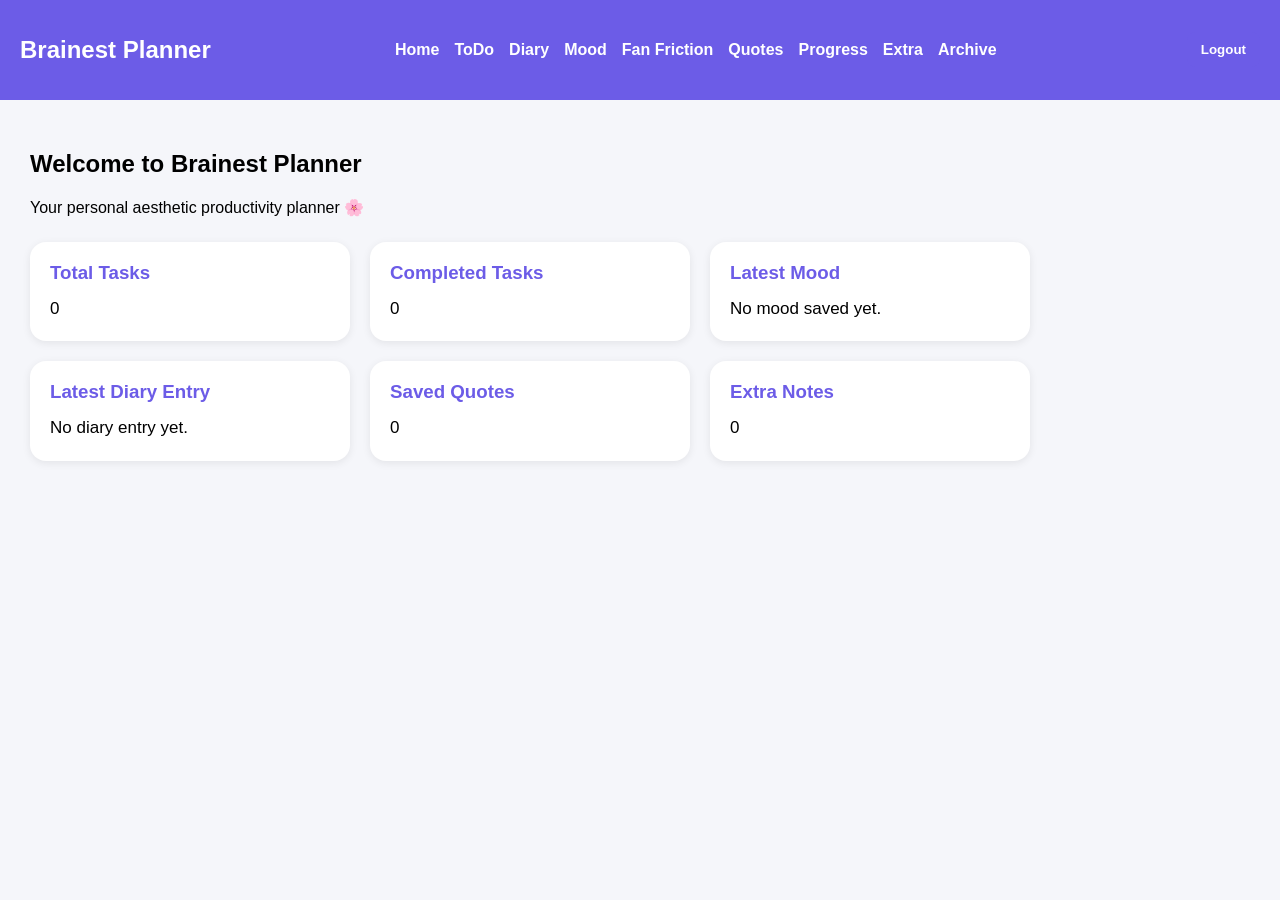
==== index.html @ ae338675 "Update index.html" ====
<!DOCTYPE html>
<html lang="en">

<head>
  <meta charset="UTF-8">
  <meta name="viewport" content="width=device-width, initial-scale=1.0">
  <title>Brainest Planner - Home</title>
  <link rel="stylesheet" href="css/style.css">
</head>

<body>

  <nav class="navbar">
    <h1>Brainest Planner</h1>

    <ul>
      <li><a href="index.html">Home</a></li>
      <li><a href="todo.html">ToDo</a></li>
      <li><a href="diary.html">Diary</a></li>
      <li><a href="mood.html">Mood</a></li>
      <li><a href="ff.html">Fan Friction</a></li>
      <li><a href="quotes.html">Quotes</a></li>
      <li><a href="progress.html">Progress</a></li>
      <li><a href="extra.html">Extra</a></li>
      <li><a href="archive.html">Archive</a></li>
    </ul>
    <button type="button" onclick="logoutUser()">Logout</button>
  </nav>

  <div class="container">
    <h2>Welcome to Brainest Planner</h2>
    <p>Your personal aesthetic productivity planner 🌸</p>

    <div class="dashboard-grid">

      <div class="dashboard-card">
        <h3>Total Tasks</h3>
        <p id="homeTotalTasks">0</p>
      </div>

      <div class="dashboard-card">
        <h3>Completed Tasks</h3>
        <p id="homeCompletedTasks">0</p>
      </div>

      <div class="dashboard-card">
        <h3>Latest Mood</h3>
        <p id="homeLatestMood">No mood saved yet.</p>
      </div>

      <div class="dashboard-card">
        <h3>Latest Diary Entry</h3>
        <p id="homeLatestDiary">No diary entry yet.</p>
      </div>

      <div class="dashboard-card">
        <h3>Saved Quotes</h3>
        <p id="homeQuotesCount">0</p>
      </div>

      <div class="dashboard-card">
        <h3>Extra Notes</h3>
        <p id="homeExtraCount">0</p>
      </div>

    </div>
  </div>

  <script src="js/common.js"></script>
  <script src="js/home.js"></script>

</body>
</html>
---- css/style.css ----
body{
font-family: Arial, sans-serif;
margin:0;
background:#f5f6fa;
}

.navbar{
display:flex;
justify-content:space-between;
align-items:center;
background:#6c5ce7;
color:white;
padding:10px 20px;
}

.navbar ul{
list-style:none;
display:flex;
gap:15px;
}

.navbar a{
color:white;
text-decoration:none;
font-weight:bold;
}

.container{
padding:30px;
}
.container{
padding: 30px;
}

#taskInput{
padding: 10px;
width: 250px;
border: 1px solid #ccc;
border-radius: 8px;
font-size: 16px;
}

button{
padding: 10px 14px;
border: none;
border-radius: 8px;
background: #6c5ce7;
color: white;
font-weight: bold;
cursor: pointer;
margin-left: 6px;
}

button:hover{
opacity: 0.9;
}

#taskList{
list-style: none;
padding: 0;
margin-top: 20px;
}

#taskList li{
background: white;
padding: 12px 16px;
margin-bottom: 10px;
border-radius: 12px;
display: flex;
align-items: center;
gap: 10px;
width: fit-content;
box-shadow: 0 2px 8px rgba(0,0,0,0.08);
}

#taskList span{
font-size: 16px;
}

body{
font-family: Arial, sans-serif;
margin: 0;
background: #f5f6fa;
}

.navbar{
display: flex;
justify-content: space-between;
align-items: center;
background: #6c5ce7;
color: white;
padding: 16px 20px;
}

.navbar ul{
list-style: none;
display: flex;
gap: 15px;
margin: 0;
padding: 0;
}

.navbar a{
color: white;
text-decoration: none;
font-weight: bold;
}
#diaryDate{
padding: 10px;
border: 1px solid #ccc;
border-radius: 8px;
font-size: 16px;
}

#diaryInput{
width: 100%;
max-width: 500px;
height: 140px;
padding: 12px;
border: 1px solid #ccc;
border-radius: 12px;
font-size: 16px;
resize: none;
font-family: Arial, sans-serif;
}

#diaryList{
margin-top: 20px;
display: flex;
flex-direction: column;
gap: 15px;
}

.diary-card{
background: white;
padding: 16px;
border-radius: 14px;
box-shadow: 0 2px 8px rgba(0,0,0,0.08);
max-width: 550px;
}

.diary-card h3{
margin-top: 0;
margin-bottom: 10px;
color: #6c5ce7;
}

.diary-card p{
margin-bottom: 12px;
line-height: 1.5;
}
.mood-buttons{
display: flex;
gap: 10px;
flex-wrap: wrap;
margin-top: 15px;
margin-bottom: 20px;
}

#moodList{
display: flex;
flex-direction: column;
gap: 15px;
margin-top: 20px;
}

.mood-card{
background: white;
padding: 16px;
border-radius: 14px;
box-shadow: 0 2px 8px rgba(0,0,0,0.08);
max-width: 300px;
}

.mood-card h3{
margin-top: 0;
margin-bottom: 8px;
color: #6c5ce7;
}

.mood-card p{
font-size: 18px;
margin-bottom: 12px;
}
.quote-box{
background: white;
padding: 20px;
border-radius: 16px;
box-shadow: 0 2px 8px rgba(0,0,0,0.08);
max-width: 500px;
margin-top: 20px;
}

#quoteDisplay{
font-size: 18px;
margin-bottom: 15px;
color: #444;
}

#customQuoteInput{
padding: 10px;
width: 280px;
border: 1px solid #ccc;
border-radius: 8px;
font-size: 16px;
}

#savedQuotes{
margin-top: 20px;
display: flex;
flex-direction: column;
gap: 15px;
}

.quote-card{
background: white;
padding: 16px;
border-radius: 14px;
box-shadow: 0 2px 8px rgba(0,0,0,0.08);
max-width: 500px;
}

.quote-card p{
margin-bottom: 12px;
font-size: 16px;
line-height: 1.5;
}
.progress-card{
background: white;
padding: 20px;
border-radius: 16px;
box-shadow: 0 2px 8px rgba(0,0,0,0.08);
max-width: 500px;
margin-top: 20px;
}

.progress-card h3{
margin-top: 0;
margin-bottom: 10px;
color: #6c5ce7;
}

.progress-card p{
font-size: 18px;
margin: 0;
}

.progress-bar{
width: 100%;
height: 20px;
background: #e0e0e0;
border-radius: 10px;
overflow: hidden;
margin-top: 10px;
}

#progressFill{
height: 100%;
width: 0%;
background: #6c5ce7;
border-radius: 10px;
transition: width 0.3s ease;
}
#extraInput{
width: 100%;
max-width: 500px;
height: 120px;
padding: 12px;
border: 1px solid #ccc;
border-radius: 12px;
font-size: 16px;
resize: none;
font-family: Arial, sans-serif;
}

#extraList{
margin-top: 20px;
display: flex;
flex-direction: column;
gap: 15px;
}

.extra-card{
background: white;
padding: 16px;
border-radius: 14px;
box-shadow: 0 2px 8px rgba(0,0,0,0.08);
max-width: 550px;
}

.extra-card p{
margin-bottom: 12px;
line-height: 1.5;
}
.archive-section{
margin-top: 25px;
}

.archive-section h3{
color: #6c5ce7;
margin-bottom: 12px;
}

.archive-card{
background: white;
padding: 14px 16px;
border-radius: 14px;
box-shadow: 0 2px 8px rgba(0,0,0,0.08);
max-width: 550px;
margin-bottom: 12px;
}

.archive-card h4{
margin-top: 0;
margin-bottom: 8px;
color: #6c5ce7;
}

.archive-card p{
margin: 0;
line-height: 1.5;
}
.dashboard-grid{
display: grid;
grid-template-columns: repeat(auto-fit, minmax(250px, 1fr));
gap: 20px;
margin-top: 25px;
max-width: 1000px;
}

.dashboard-card{
background: white;
padding: 20px;
border-radius: 16px;
box-shadow: 0 2px 8px rgba(0,0,0,0.08);
}

.dashboard-card h3{
margin-top: 0;
margin-bottom: 12px;
color: #6c5ce7;
}

.dashboard-card p{
margin: 0;
font-size: 17px;
line-height: 1.5;
word-break: break-word;
}
#ffTitle,
#ffCharacter,
#ffGenre{
width: 100%;
max-width: 420px;
padding: 10px;
border: 1px solid #ccc;
border-radius: 8px;
font-size: 16px;
}

#ffStory{
width: 100%;
max-width: 550px;
height: 180px;
padding: 12px;
border: 1px solid #ccc;
border-radius: 12px;
font-size: 16px;
resize: none;
font-family: Arial, sans-serif;
}

#ffList{
margin-top: 20px;
display: flex;
flex-direction: column;
gap: 15px;
}

.ff-card{
background: white;
padding: 18px;
border-radius: 14px;
box-shadow: 0 2px 8px rgba(0,0,0,0.08);
max-width: 600px;
}

.ff-card h3{
margin-top: 0;
margin-bottom: 10px;
color: #6c5ce7;
}

.ff-card p{
margin-bottom: 10px;
line-height: 1.6;
word-break: break-word;
}
.login-page{
min-height: 100vh;
display: flex;
justify-content: center;
align-items: center;
padding: 20px;
}

.login-card{
background: white;
padding: 30px;
border-radius: 18px;
box-shadow: 0 4px 12px rgba(0,0,0,0.08);
width: 100%;
max-width: 420px;
text-align: center;
}

.login-card h1{
margin-top: 0;
margin-bottom: 12px;
color: #6c5ce7;
}

.login-card p{
margin-bottom: 20px;
}

.login-card input{
width: 100%;
padding: 12px;
border: 1px solid #ccc;
border-radius: 10px;
font-size: 16px;
box-sizing: border-box;
}

#loginMessage{
margin-top: 16px;
color: #6c5ce7;
font-weight: bold;
}
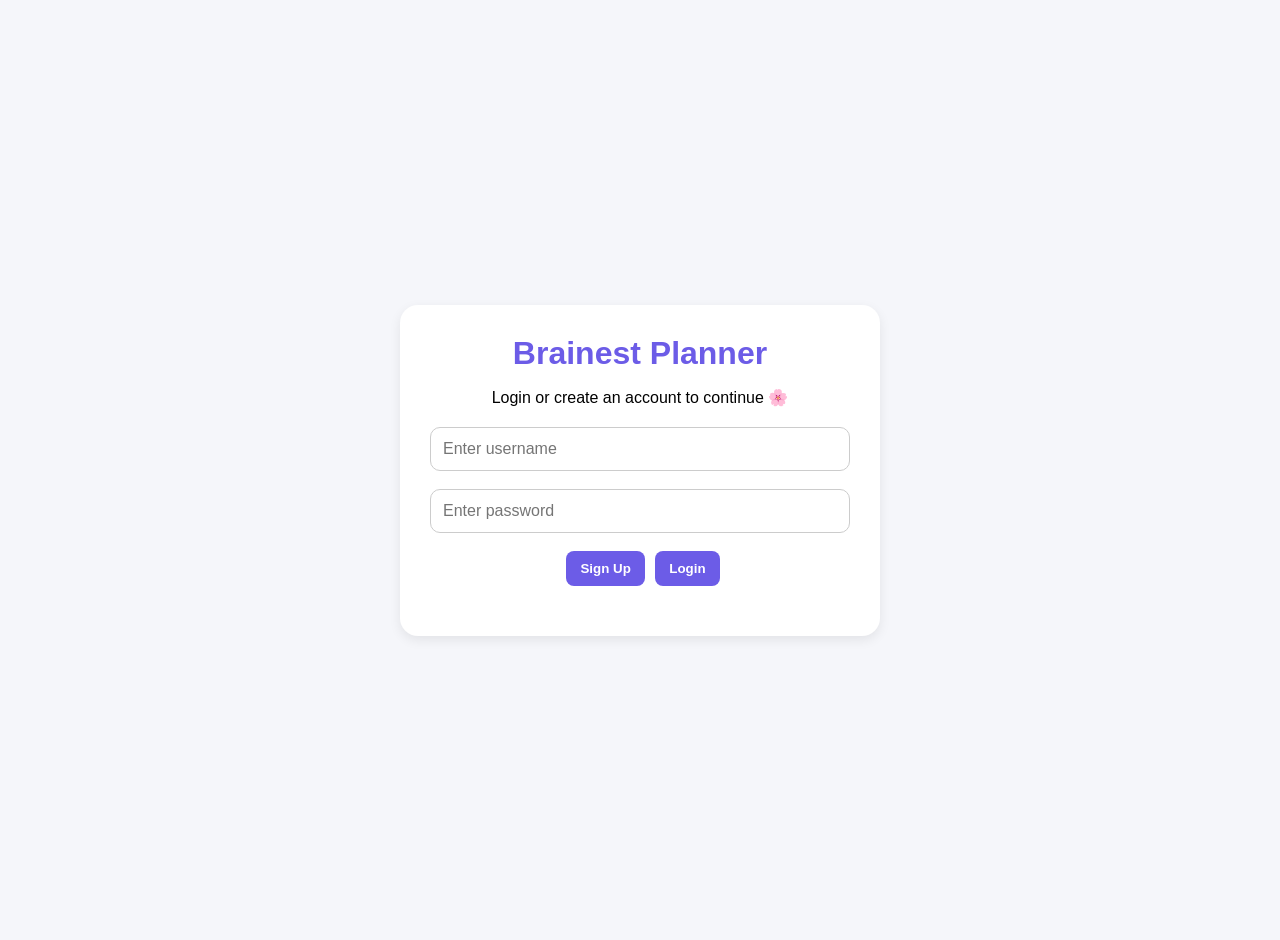
==== commit 956b4447: "Update index.html" ====
--- a/index.html
+++ b/index.html
@@ -10,22 +10,24 @@
 
 <body>
 
-  <nav class="navbar">
-    <h1>Brainest Planner</h1>
+ <div class="navbar">
+  <h1>Brainest Planner</h1>
 
-    <ul>
-      <li><a href="index.html">Home</a></li>
-      <li><a href="todo.html">ToDo</a></li>
-      <li><a href="diary.html">Diary</a></li>
-      <li><a href="mood.html">Mood</a></li>
-      <li><a href="ff.html">Fan Friction</a></li>
-      <li><a href="quotes.html">Quotes</a></li>
-      <li><a href="progress.html">Progress</a></li>
-      <li><a href="extra.html">Extra</a></li>
-      <li><a href="archive.html">Archive</a></li>
-    </ul>
-    <button type="button" onclick="logoutUser()">Logout</button>
-  </nav>
+  <div class="nav-links">
+    <a href="index.html">Home</a>
+    <a href="todo.html">ToDo</a>
+    <a href="diary.html">Diary</a>
+    <a href="mood.html">Mood</a>
+    <a href="ff.html">Fan Friction</a>
+    <a href="quotes.html">Quotes</a>
+    <a href="progress.html">Progress</a>
+    <a href="extra.html">Extra</a>
+    <a href="archive.html">Archive</a>
+
+    <button onclick="toggleTheme()" class="theme-btn">Theme</button>
+    <button onclick="logoutUser()" class="logout-btn">Logout</button>
+  </div>
+</div>
 
   <div class="container">
     <h2>Welcome to Brainest Planner</h2>
--- a/css/style.css
+++ b/css/style.css
@@ -438,3 +438,69 @@
 color: #6c5ce7;
 font-weight: bold;
 }
+.navbar button{
+padding: 10px 14px;
+border: none;
+border-radius: 8px;
+background: white;
+color: #6c5ce7;
+font-weight: bold;
+cursor: pointer;
+}
+.light-theme{
+background: #f5f6fa;
+color: #000;
+}
+
+.dark-theme{
+background: #1f1f2e;
+color: #f5f5f5;
+}
+
+.dark-theme .navbar{
+background: #3d2f8f;
+}
+
+.dark-theme .dashboard-card,
+.dark-theme .progress-card,
+.dark-theme .quote-box,
+.dark-theme .quote-card,
+.dark-theme .diary-card,
+.dark-theme .mood-card,
+.dark-theme .extra-card,
+.dark-theme .archive-card,
+.dark-theme .ff-card,
+.dark-theme #taskList li,
+.dark-theme .login-card{
+background: #2b2b3d;
+color: #f5f5f5;
+}
+
+.dark-theme input,
+.dark-theme textarea{
+background: #3a3a50;
+color: white;
+border: 1px solid #666;
+}
+
+.theme-btn{
+padding: 10px 14px;
+border: none;
+border-radius: 8px;
+background: white;
+color: #6c5ce7;
+font-weight: bold;
+cursor: pointer;
+margin-left: 8px;
+}
+
+.logout-btn{
+padding: 10px 14px;
+border: none;
+border-radius: 8px;
+background: white;
+color: #6c5ce7;
+font-weight: bold;
+cursor: pointer;
+margin-left: 8px;
+}
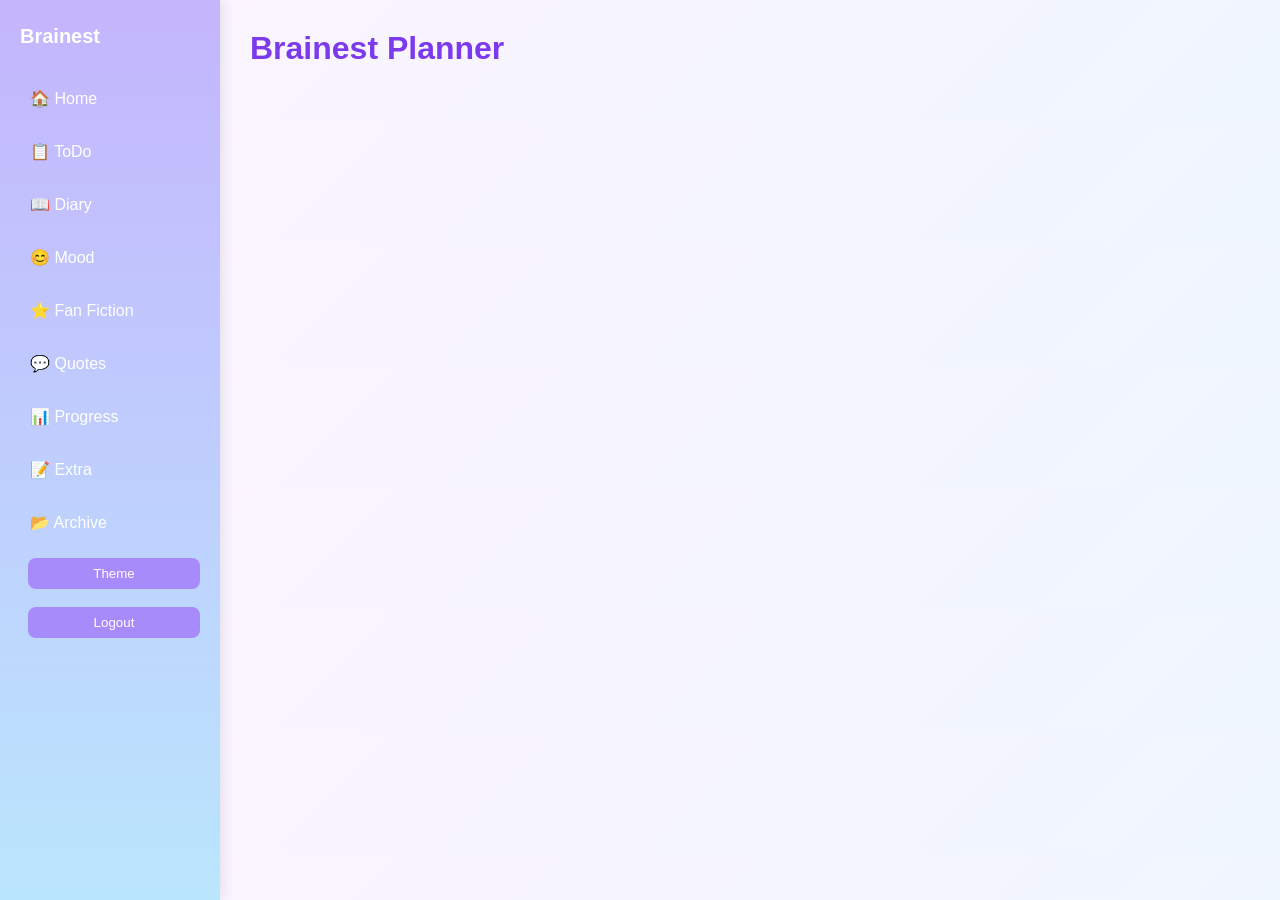
==== commit ffb75adc: "Update index.html" ====
--- a/index.html
+++ b/index.html
@@ -10,66 +10,34 @@
 
 <body>
 
- <div class="navbar">
-  <h1>Brainest Planner</h1>
+<div class="sidebar">
 
-  <div class="nav-links">
-    <a href="index.html">Home</a>
-    <a href="todo.html">ToDo</a>
-    <a href="diary.html">Diary</a>
-    <a href="mood.html">Mood</a>
-    <a href="ff.html">Fan Friction</a>
-    <a href="quotes.html">Quotes</a>
-    <a href="progress.html">Progress</a>
-    <a href="extra.html">Extra</a>
-    <a href="archive.html">Archive</a>
+<h2>Brainest</h2>
 
-    <button onclick="toggleTheme()" class="theme-btn">Theme</button>
-    <button onclick="logoutUser()" class="logout-btn">Logout</button>
-  </div>
+<a href="index.html">🏠 Home</a>
+<a href="todo.html">📋 ToDo</a>
+<a href="diary.html">📖 Diary</a>
+<a href="mood.html">😊 Mood</a>
+<a href="ff.html">⭐ Fan Fiction</a>
+<a href="quotes.html">💬 Quotes</a>
+<a href="progress.html">📊 Progress</a>
+<a href="extra.html">📝 Extra</a>
+<a href="archive.html">📂 Archive</a>
+
+<button onclick="toggleTheme()" class="theme-btn">Theme</button>
+<button onclick="logoutUser()" class="logout-btn">Logout</button>
+
 </div>
 
-  <div class="container">
-    <h2>Welcome to Brainest Planner</h2>
-    <p>Your personal aesthetic productivity planner 🌸</p>
+<div class="main">
 
-    <div class="dashboard-grid">
+<div class="navbar">
+<h1>Brainest Planner</h1>
+</div>
 
-      <div class="dashboard-card">
-        <h3>Total Tasks</h3>
-        <p id="homeTotalTasks">0</p>
-      </div>
+<!-- PAGE CONTENT HERE -->
 
-      <div class="dashboard-card">
-        <h3>Completed Tasks</h3>
-        <p id="homeCompletedTasks">0</p>
-      </div>
-
-      <div class="dashboard-card">
-        <h3>Latest Mood</h3>
-        <p id="homeLatestMood">No mood saved yet.</p>
-      </div>
-
-      <div class="dashboard-card">
-        <h3>Latest Diary Entry</h3>
-        <p id="homeLatestDiary">No diary entry yet.</p>
-      </div>
-
-      <div class="dashboard-card">
-        <h3>Saved Quotes</h3>
-        <p id="homeQuotesCount">0</p>
-      </div>
-
-      <div class="dashboard-card">
-        <h3>Extra Notes</h3>
-        <p id="homeExtraCount">0</p>
-      </div>
-
-    </div>
-  </div>
-
-  <script src="js/common.js"></script>
-  <script src="js/home.js"></script>
+</div>
 
 </body>
 </html>
--- a/css/style.css
+++ b/css/style.css
@@ -1,506 +1,236 @@
+/* RESET */
+
+*{
+margin:0;
+padding:0;
+box-sizing:border-box;
+font-family: "Poppins", sans-serif;
+}
+
+/* BODY */
+
 body{
-font-family: Arial, sans-serif;
-margin:0;
-background:#f5f6fa;
-}
+background:linear-gradient(135deg,#FDF4FF,#EFF6FF);
+color:#333;
+display:flex;
+}
+
+/* SIDEBAR */
+
+.sidebar{
+width:220px;
+height:100vh;
+background:linear-gradient(180deg,#C4B5FD,#BAE6FD);
+padding:25px 20px;
+position:fixed;
+left:0;
+top:0;
+display:flex;
+flex-direction:column;
+gap:18px;
+box-shadow:4px 0 12px rgba(0,0,0,0.08);
+}
+
+.sidebar h2{
+color:white;
+margin-bottom:15px;
+font-size:20px;
+}
+
+.sidebar a{
+text-decoration:none;
+color:white;
+font-weight:500;
+padding:8px 10px;
+border-radius:8px;
+transition:0.2s;
+}
+
+.sidebar a:hover{
+background:rgba(255,255,255,0.2);
+}
+
+/* MAIN AREA */
+
+.main{
+margin-left:220px;
+width:100%;
+padding:30px;
+}
+
+/* NAVBAR */
 
 .navbar{
 display:flex;
 justify-content:space-between;
 align-items:center;
-background:#6c5ce7;
-color:white;
-padding:10px 20px;
-}
-
-.navbar ul{
+margin-bottom:25px;
+}
+
+.navbar h1{
+color:#7C3AED;
+}
+
+/* THEME + LOGOUT */
+
+.theme-btn,
+.logout-btn{
+
+background:#A78BFA;
+border:none;
+color:white;
+padding:8px 14px;
+border-radius:8px;
+cursor:pointer;
+margin-left:8px;
+}
+
+.theme-btn:hover,
+.logout-btn:hover{
+background:#8B5CF6;
+}
+
+/* DASHBOARD GRID */
+
+.dashboard{
+
+display:grid;
+grid-template-columns:repeat(auto-fit,minmax(220px,1fr));
+gap:20px;
+margin-top:20px;
+
+}
+
+/* CARDS */
+
+.dashboard-card,
+.progress-card,
+.quote-card,
+.diary-card,
+.mood-card,
+.extra-card,
+.archive-card,
+.ff-card{
+
+background:white;
+border-radius:14px;
+padding:18px;
+box-shadow:0 6px 14px rgba(0,0,0,0.05);
+transition:0.25s;
+}
+
+.dashboard-card:hover,
+.progress-card:hover,
+.quote-card:hover,
+.diary-card:hover,
+.mood-card:hover,
+.extra-card:hover,
+.archive-card:hover,
+.ff-card:hover{
+
+transform:translateY(-3px);
+}
+
+/* INPUTS */
+
+input,textarea{
+
+width:100%;
+padding:10px;
+border-radius:10px;
+border:1px solid #E5E7EB;
+margin-bottom:10px;
+}
+
+textarea{
+resize:none;
+}
+
+/* BUTTON */
+
+button{
+
+background:#A78BFA;
+border:none;
+color:white;
+padding:8px 14px;
+border-radius:8px;
+cursor:pointer;
+}
+
+button:hover{
+background:#8B5CF6;
+}
+
+/* TASK LIST */
+
+#taskList li{
+
 list-style:none;
-display:flex;
-gap:15px;
-}
-
-.navbar a{
-color:white;
-text-decoration:none;
-font-weight:bold;
-}
-
-.container{
-padding:30px;
-}
-.container{
-padding: 30px;
-}
-
-#taskInput{
-padding: 10px;
-width: 250px;
-border: 1px solid #ccc;
-border-radius: 8px;
-font-size: 16px;
-}
-
-button{
-padding: 10px 14px;
-border: none;
-border-radius: 8px;
-background: #6c5ce7;
-color: white;
-font-weight: bold;
-cursor: pointer;
-margin-left: 6px;
-}
-
-button:hover{
-opacity: 0.9;
-}
-
-#taskList{
-list-style: none;
-padding: 0;
-margin-top: 20px;
-}
-
-#taskList li{
-background: white;
-padding: 12px 16px;
-margin-bottom: 10px;
-border-radius: 12px;
-display: flex;
-align-items: center;
-gap: 10px;
-width: fit-content;
-box-shadow: 0 2px 8px rgba(0,0,0,0.08);
-}
-
-#taskList span{
-font-size: 16px;
-}
-
-body{
-font-family: Arial, sans-serif;
-margin: 0;
-background: #f5f6fa;
-}
-
-.navbar{
-display: flex;
-justify-content: space-between;
-align-items: center;
-background: #6c5ce7;
-color: white;
-padding: 16px 20px;
-}
-
-.navbar ul{
-list-style: none;
-display: flex;
-gap: 15px;
-margin: 0;
-padding: 0;
-}
-
-.navbar a{
-color: white;
-text-decoration: none;
-font-weight: bold;
-}
-#diaryDate{
-padding: 10px;
-border: 1px solid #ccc;
-border-radius: 8px;
-font-size: 16px;
-}
-
-#diaryInput{
-width: 100%;
-max-width: 500px;
-height: 140px;
-padding: 12px;
-border: 1px solid #ccc;
-border-radius: 12px;
-font-size: 16px;
-resize: none;
-font-family: Arial, sans-serif;
-}
-
-#diaryList{
-margin-top: 20px;
-display: flex;
-flex-direction: column;
-gap: 15px;
-}
-
-.diary-card{
-background: white;
-padding: 16px;
-border-radius: 14px;
-box-shadow: 0 2px 8px rgba(0,0,0,0.08);
-max-width: 550px;
-}
-
-.diary-card h3{
-margin-top: 0;
-margin-bottom: 10px;
-color: #6c5ce7;
-}
-
-.diary-card p{
-margin-bottom: 12px;
-line-height: 1.5;
-}
+background:white;
+padding:10px;
+border-radius:10px;
+margin-bottom:8px;
+display:flex;
+align-items:center;
+gap:10px;
+}
+
+/* PROGRESS BAR */
+
+.progress-bar{
+
+width:100%;
+height:12px;
+background:#E5E7EB;
+border-radius:10px;
+overflow:hidden;
+margin-top:8px;
+
+}
+
+.progress-fill{
+
+height:100%;
+background:linear-gradient(90deg,#C4B5FD,#93C5FD);
+width:0%;
+}
+
+/* MOOD BUTTONS */
+
 .mood-buttons{
-display: flex;
-gap: 10px;
-flex-wrap: wrap;
-margin-top: 15px;
-margin-bottom: 20px;
-}
-
-#moodList{
-display: flex;
-flex-direction: column;
-gap: 15px;
-margin-top: 20px;
-}
-
-.mood-card{
-background: white;
-padding: 16px;
-border-radius: 14px;
-box-shadow: 0 2px 8px rgba(0,0,0,0.08);
-max-width: 300px;
-}
-
-.mood-card h3{
-margin-top: 0;
-margin-bottom: 8px;
-color: #6c5ce7;
-}
-
-.mood-card p{
-font-size: 18px;
-margin-bottom: 12px;
-}
-.quote-box{
-background: white;
-padding: 20px;
-border-radius: 16px;
-box-shadow: 0 2px 8px rgba(0,0,0,0.08);
-max-width: 500px;
-margin-top: 20px;
-}
-
-#quoteDisplay{
-font-size: 18px;
-margin-bottom: 15px;
-color: #444;
-}
-
-#customQuoteInput{
-padding: 10px;
-width: 280px;
-border: 1px solid #ccc;
-border-radius: 8px;
-font-size: 16px;
-}
-
-#savedQuotes{
-margin-top: 20px;
-display: flex;
-flex-direction: column;
-gap: 15px;
-}
-
-.quote-card{
-background: white;
-padding: 16px;
-border-radius: 14px;
-box-shadow: 0 2px 8px rgba(0,0,0,0.08);
-max-width: 500px;
-}
-
-.quote-card p{
-margin-bottom: 12px;
-font-size: 16px;
-line-height: 1.5;
-}
-.progress-card{
-background: white;
-padding: 20px;
-border-radius: 16px;
-box-shadow: 0 2px 8px rgba(0,0,0,0.08);
-max-width: 500px;
-margin-top: 20px;
-}
-
-.progress-card h3{
-margin-top: 0;
-margin-bottom: 10px;
-color: #6c5ce7;
-}
-
-.progress-card p{
-font-size: 18px;
-margin: 0;
-}
-
-.progress-bar{
-width: 100%;
-height: 20px;
-background: #e0e0e0;
-border-radius: 10px;
-overflow: hidden;
-margin-top: 10px;
-}
-
-#progressFill{
-height: 100%;
-width: 0%;
-background: #6c5ce7;
-border-radius: 10px;
-transition: width 0.3s ease;
-}
-#extraInput{
-width: 100%;
-max-width: 500px;
-height: 120px;
-padding: 12px;
-border: 1px solid #ccc;
-border-radius: 12px;
-font-size: 16px;
-resize: none;
-font-family: Arial, sans-serif;
-}
-
-#extraList{
-margin-top: 20px;
-display: flex;
-flex-direction: column;
-gap: 15px;
-}
-
-.extra-card{
-background: white;
-padding: 16px;
-border-radius: 14px;
-box-shadow: 0 2px 8px rgba(0,0,0,0.08);
-max-width: 550px;
-}
-
-.extra-card p{
-margin-bottom: 12px;
-line-height: 1.5;
-}
-.archive-section{
-margin-top: 25px;
-}
-
-.archive-section h3{
-color: #6c5ce7;
-margin-bottom: 12px;
-}
-
-.archive-card{
-background: white;
-padding: 14px 16px;
-border-radius: 14px;
-box-shadow: 0 2px 8px rgba(0,0,0,0.08);
-max-width: 550px;
-margin-bottom: 12px;
-}
-
-.archive-card h4{
-margin-top: 0;
-margin-bottom: 8px;
-color: #6c5ce7;
-}
-
-.archive-card p{
-margin: 0;
-line-height: 1.5;
-}
-.dashboard-grid{
-display: grid;
-grid-template-columns: repeat(auto-fit, minmax(250px, 1fr));
-gap: 20px;
-margin-top: 25px;
-max-width: 1000px;
-}
-
-.dashboard-card{
-background: white;
-padding: 20px;
-border-radius: 16px;
-box-shadow: 0 2px 8px rgba(0,0,0,0.08);
-}
-
-.dashboard-card h3{
-margin-top: 0;
-margin-bottom: 12px;
-color: #6c5ce7;
-}
-
-.dashboard-card p{
-margin: 0;
-font-size: 17px;
-line-height: 1.5;
-word-break: break-word;
-}
-#ffTitle,
-#ffCharacter,
-#ffGenre{
-width: 100%;
-max-width: 420px;
-padding: 10px;
-border: 1px solid #ccc;
-border-radius: 8px;
-font-size: 16px;
-}
-
-#ffStory{
-width: 100%;
-max-width: 550px;
-height: 180px;
-padding: 12px;
-border: 1px solid #ccc;
-border-radius: 12px;
-font-size: 16px;
-resize: none;
-font-family: Arial, sans-serif;
-}
-
-#ffList{
-margin-top: 20px;
-display: flex;
-flex-direction: column;
-gap: 15px;
-}
-
-.ff-card{
-background: white;
-padding: 18px;
-border-radius: 14px;
-box-shadow: 0 2px 8px rgba(0,0,0,0.08);
-max-width: 600px;
-}
-
-.ff-card h3{
-margin-top: 0;
-margin-bottom: 10px;
-color: #6c5ce7;
-}
-
-.ff-card p{
-margin-bottom: 10px;
-line-height: 1.6;
-word-break: break-word;
-}
-.login-page{
-min-height: 100vh;
-display: flex;
-justify-content: center;
-align-items: center;
-padding: 20px;
-}
-
-.login-card{
-background: white;
-padding: 30px;
-border-radius: 18px;
-box-shadow: 0 4px 12px rgba(0,0,0,0.08);
-width: 100%;
-max-width: 420px;
-text-align: center;
-}
-
-.login-card h1{
-margin-top: 0;
-margin-bottom: 12px;
-color: #6c5ce7;
-}
-
-.login-card p{
-margin-bottom: 20px;
-}
-
-.login-card input{
-width: 100%;
-padding: 12px;
-border: 1px solid #ccc;
-border-radius: 10px;
-font-size: 16px;
-box-sizing: border-box;
-}
-
-#loginMessage{
-margin-top: 16px;
-color: #6c5ce7;
-font-weight: bold;
-}
-.navbar button{
-padding: 10px 14px;
-border: none;
-border-radius: 8px;
-background: white;
-color: #6c5ce7;
-font-weight: bold;
-cursor: pointer;
-}
-.light-theme{
-background: #f5f6fa;
-color: #000;
-}
+display:flex;
+gap:10px;
+flex-wrap:wrap;
+margin-bottom:15px;
+}
+
+.mood-buttons button{
+background:#BAE6FD;
+color:#1E3A8A;
+}
+
+/* DARK MODE */
 
 .dark-theme{
-background: #1f1f2e;
-color: #f5f5f5;
-}
-
-.dark-theme .navbar{
-background: #3d2f8f;
+background:#1F2937;
+color:white;
+}
+
+.dark-theme .sidebar{
+background:#4F46E5;
 }
 
 .dark-theme .dashboard-card,
 .dark-theme .progress-card,
-.dark-theme .quote-box,
 .dark-theme .quote-card,
 .dark-theme .diary-card,
 .dark-theme .mood-card,
 .dark-theme .extra-card,
 .dark-theme .archive-card,
 .dark-theme .ff-card,
-.dark-theme #taskList li,
-.dark-theme .login-card{
-background: #2b2b3d;
-color: #f5f5f5;
-}
-
-.dark-theme input,
-.dark-theme textarea{
-background: #3a3a50;
-color: white;
-border: 1px solid #666;
-}
-
-.theme-btn{
-padding: 10px 14px;
-border: none;
-border-radius: 8px;
-background: white;
-color: #6c5ce7;
-font-weight: bold;
-cursor: pointer;
-margin-left: 8px;
-}
-
-.logout-btn{
-padding: 10px 14px;
-border: none;
-border-radius: 8px;
-background: white;
-color: #6c5ce7;
-font-weight: bold;
-cursor: pointer;
-margin-left: 8px;
-}
+.dark-theme #taskList li{
+
+background:#374151;
+color:white;
+}
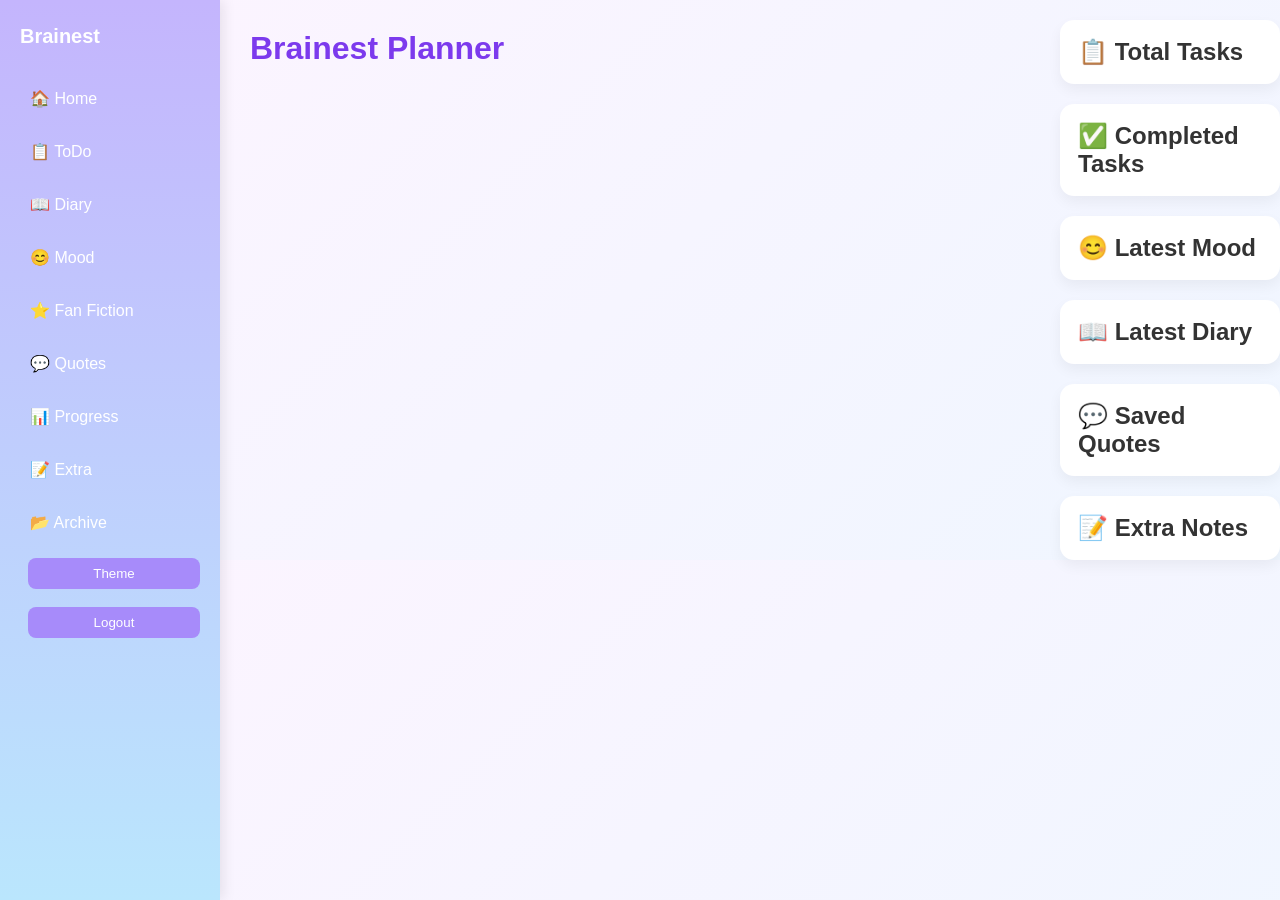
==== commit 590d470c: "Update index.html" ====
--- a/index.html
+++ b/index.html
@@ -38,6 +38,38 @@
 <!-- PAGE CONTENT HERE -->
 
 </div>
+<div class="dashboard">
 
+<div class="dashboard-card">
+<h2>📋 Total Tasks</h2>
+<p id="homeTotalTasks"></p>
+</div>
+
+<div class="dashboard-card">
+<h2>✅ Completed Tasks</h2>
+<p id="homeCompletedTasks"></p>
+</div>
+
+<div class="dashboard-card">
+<h2>😊 Latest Mood</h2>
+<p id="homeLatestMood"></p>
+</div>
+
+<div class="dashboard-card">
+<h2>📖 Latest Diary</h2>
+<p id="homeLatestDiary"></p>
+</div>
+
+<div class="dashboard-card">
+<h2>💬 Saved Quotes</h2>
+<p id="homeQuotesCount"></p>
+</div>
+
+<div class="dashboard-card">
+<h2>📝 Extra Notes</h2>
+<p id="homeExtraCount"></p>
+</div>
+
+</div>
 </body>
 </html>
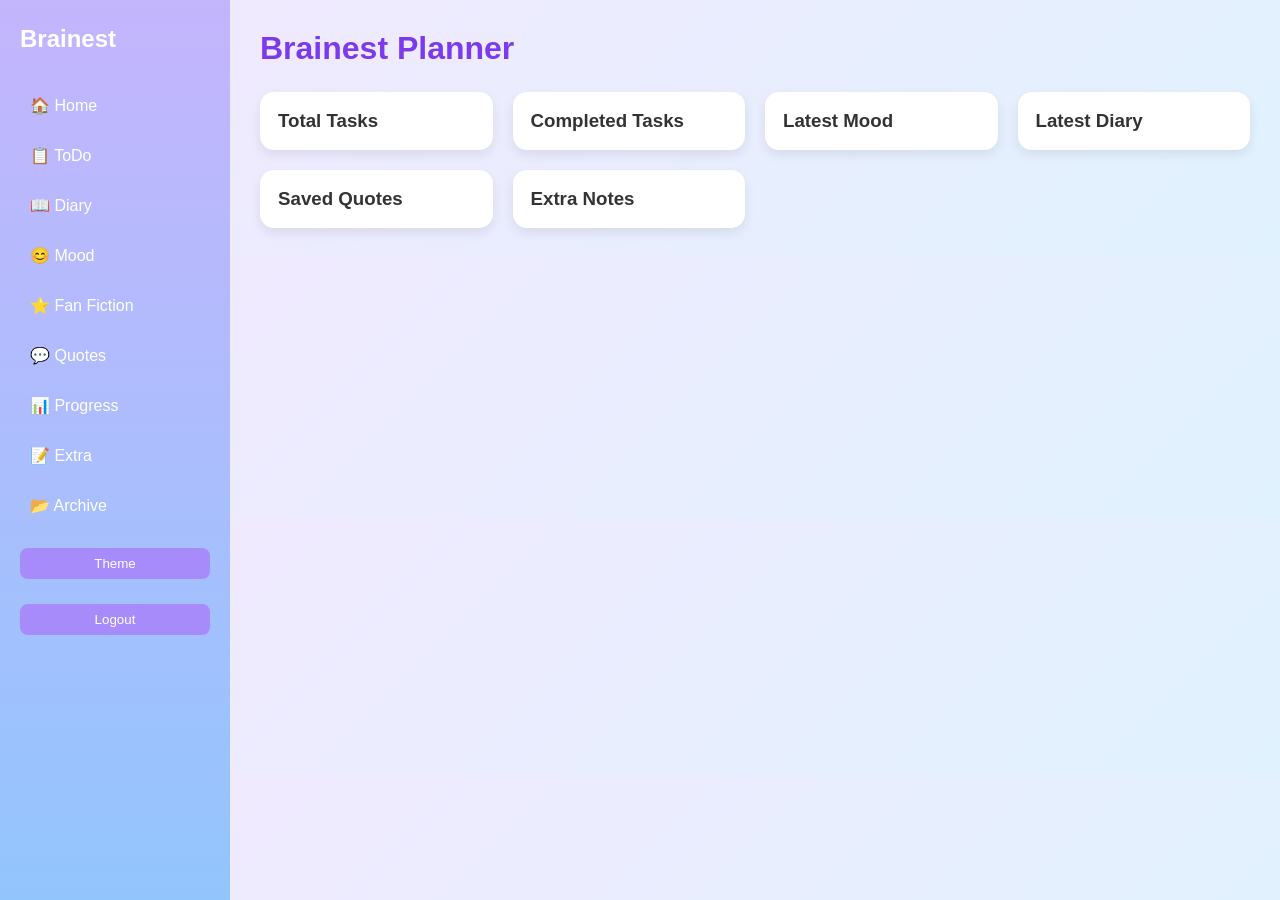
==== commit 9cb6581a: "Update index.html" ====
--- a/index.html
+++ b/index.html
@@ -1,11 +1,11 @@
 <!DOCTYPE html>
-<html lang="en">
+<html>
+<head>
 
-<head>
-  <meta charset="UTF-8">
-  <meta name="viewport" content="width=device-width, initial-scale=1.0">
-  <title>Brainest Planner - Home</title>
-  <link rel="stylesheet" href="css/style.css">
+<title>Brainest Planner</title>
+
+<link rel="stylesheet" href="css/style.css">
+
 </head>
 
 <body>
@@ -24,52 +24,55 @@
 <a href="extra.html">📝 Extra</a>
 <a href="archive.html">📂 Archive</a>
 
-<button onclick="toggleTheme()" class="theme-btn">Theme</button>
-<button onclick="logoutUser()" class="logout-btn">Logout</button>
+<button onclick="toggleTheme()">Theme</button>
+
+<button onclick="logoutUser()">Logout</button>
 
 </div>
 
 <div class="main">
 
-<div class="navbar">
 <h1>Brainest Planner</h1>
-</div>
 
-<!-- PAGE CONTENT HERE -->
-
-</div>
 <div class="dashboard">
 
-<div class="dashboard-card">
-<h2>📋 Total Tasks</h2>
+<div class="card">
+<h3>Total Tasks</h3>
 <p id="homeTotalTasks"></p>
 </div>
 
-<div class="dashboard-card">
-<h2>✅ Completed Tasks</h2>
+<div class="card">
+<h3>Completed Tasks</h3>
 <p id="homeCompletedTasks"></p>
 </div>
 
-<div class="dashboard-card">
-<h2>😊 Latest Mood</h2>
+<div class="card">
+<h3>Latest Mood</h3>
 <p id="homeLatestMood"></p>
 </div>
 
-<div class="dashboard-card">
-<h2>📖 Latest Diary</h2>
+<div class="card">
+<h3>Latest Diary</h3>
 <p id="homeLatestDiary"></p>
 </div>
 
-<div class="dashboard-card">
-<h2>💬 Saved Quotes</h2>
+<div class="card">
+<h3>Saved Quotes</h3>
 <p id="homeQuotesCount"></p>
 </div>
 
-<div class="dashboard-card">
-<h2>📝 Extra Notes</h2>
+<div class="card">
+<h3>Extra Notes</h3>
 <p id="homeExtraCount"></p>
 </div>
 
 </div>
+
+</div>
+
+<script src="js/theme.js"></script>
+<script src="js/logout.js"></script>
+<script src="js/dashboard.js"></script>
+
 </body>
 </html>
--- a/css/style.css
+++ b/css/style.css
@@ -4,187 +4,239 @@
 margin:0;
 padding:0;
 box-sizing:border-box;
-font-family: "Poppins", sans-serif;
+font-family:Segoe UI, sans-serif;
 }
 
 /* BODY */
 
 body{
-background:linear-gradient(135deg,#FDF4FF,#EFF6FF);
+display:flex;
+background:linear-gradient(135deg,#f3e8ff,#e0f2fe);
 color:#333;
-display:flex;
 }
 
 /* SIDEBAR */
 
 .sidebar{
-width:220px;
+width:230px;
 height:100vh;
-background:linear-gradient(180deg,#C4B5FD,#BAE6FD);
-padding:25px 20px;
 position:fixed;
 left:0;
 top:0;
+
+background:linear-gradient(180deg,#c4b5fd,#93c5fd);
+
+padding:25px 20px;
+
 display:flex;
 flex-direction:column;
-gap:18px;
-box-shadow:4px 0 12px rgba(0,0,0,0.08);
+gap:15px;
+
+color:white;
 }
 
 .sidebar h2{
-color:white;
-margin-bottom:15px;
-font-size:20px;
+margin-bottom:20px;
 }
 
 .sidebar a{
+
 text-decoration:none;
 color:white;
-font-weight:500;
+
 padding:8px 10px;
-border-radius:8px;
+
+border-radius:8px;
+
 transition:0.2s;
+
 }
 
 .sidebar a:hover{
-background:rgba(255,255,255,0.2);
-}
-
-/* MAIN AREA */
+
+background:rgba(255,255,255,0.25);
+
+}
+
+/* BUTTONS */
+
+.sidebar button{
+
+background:#a78bfa;
+border:none;
+color:white;
+padding:8px;
+border-radius:8px;
+cursor:pointer;
+margin-top:10px;
+
+}
+
+.sidebar button:hover{
+
+background:#8b5cf6;
+
+}
+
+/* MAIN */
 
 .main{
-margin-left:220px;
+
+margin-left:230px;
 width:100%;
 padding:30px;
-}
-
-/* NAVBAR */
-
-.navbar{
-display:flex;
+
+}
+
+/* TITLE */
+
+.main h1{
+
+color:#7c3aed;
+margin-bottom:25px;
+
+}
+
+/* DASHBOARD GRID */
+
+.dashboard{
+
+display:grid;
+
+grid-template-columns:repeat(auto-fit,minmax(220px,1fr));
+
+gap:20px;
+
+}
+
+/* CARDS */
+
+.card{
+
+background:white;
+
+padding:18px;
+
+border-radius:14px;
+
+box-shadow:0 5px 12px rgba(0,0,0,0.08);
+
+}
+
+/* TODO */
+
+.todo-container{
+
+max-width:400px;
+
+}
+
+.todo-container input{
+
+width:100%;
+
+padding:10px;
+
+border-radius:8px;
+
+border:1px solid #ddd;
+
+margin-bottom:10px;
+
+}
+
+.todo-container button{
+
+padding:8px 14px;
+
+border:none;
+
+border-radius:8px;
+
+background:#a78bfa;
+
+color:white;
+
+cursor:pointer;
+
+}
+
+.todo-container button:hover{
+
+background:#8b5cf6;
+
+}
+
+#taskList li{
+
+list-style:none;
+
+background:white;
+
+padding:10px;
+
+border-radius:8px;
+
+margin-top:8px;
+
+display:flex;
+
 justify-content:space-between;
+
 align-items:center;
-margin-bottom:25px;
-}
-
-.navbar h1{
-color:#7C3AED;
-}
-
-/* THEME + LOGOUT */
-
-.theme-btn,
-.logout-btn{
-
-background:#A78BFA;
+
+}
+
+/* MOOD BUTTONS */
+
+.mood-buttons{
+
+display:flex;
+
+gap:10px;
+
+flex-wrap:wrap;
+
+margin-bottom:15px;
+
+}
+
+.mood-buttons button{
+
+background:#93c5fd;
+
+color:#1e3a8a;
+
 border:none;
-color:white;
-padding:8px 14px;
-border-radius:8px;
+
+padding:8px 10px;
+
+border-radius:8px;
+
 cursor:pointer;
-margin-left:8px;
-}
-
-.theme-btn:hover,
-.logout-btn:hover{
-background:#8B5CF6;
-}
-
-/* DASHBOARD GRID */
-
-.dashboard{
-
-display:grid;
-grid-template-columns:repeat(auto-fit,minmax(220px,1fr));
-gap:20px;
-margin-top:20px;
-
-}
-
-/* CARDS */
-
-.dashboard-card,
-.progress-card,
-.quote-card,
-.diary-card,
-.mood-card,
-.extra-card,
-.archive-card,
-.ff-card{
-
-background:white;
-border-radius:14px;
-padding:18px;
-box-shadow:0 6px 14px rgba(0,0,0,0.05);
-transition:0.25s;
-}
-
-.dashboard-card:hover,
-.progress-card:hover,
-.quote-card:hover,
-.diary-card:hover,
-.mood-card:hover,
-.extra-card:hover,
-.archive-card:hover,
-.ff-card:hover{
-
-transform:translateY(-3px);
-}
-
-/* INPUTS */
-
-input,textarea{
+
+}
+
+.mood-buttons button:hover{
+
+background:#60a5fa;
+
+}
+
+/* PROGRESS BAR */
+
+.progress-bar{
 
 width:100%;
-padding:10px;
+
+height:12px;
+
+background:#e5e7eb;
+
 border-radius:10px;
-border:1px solid #E5E7EB;
-margin-bottom:10px;
-}
-
-textarea{
-resize:none;
-}
-
-/* BUTTON */
-
-button{
-
-background:#A78BFA;
-border:none;
-color:white;
-padding:8px 14px;
-border-radius:8px;
-cursor:pointer;
-}
-
-button:hover{
-background:#8B5CF6;
-}
-
-/* TASK LIST */
-
-#taskList li{
-
-list-style:none;
-background:white;
-padding:10px;
-border-radius:10px;
-margin-bottom:8px;
-display:flex;
-align-items:center;
-gap:10px;
-}
-
-/* PROGRESS BAR */
-
-.progress-bar{
-
-width:100%;
-height:12px;
-background:#E5E7EB;
-border-radius:10px;
+
 overflow:hidden;
+
 margin-top:8px;
 
 }
@@ -192,45 +244,9 @@
 .progress-fill{
 
 height:100%;
-background:linear-gradient(90deg,#C4B5FD,#93C5FD);
+
+background:linear-gradient(90deg,#c4b5fd,#93c5fd);
+
 width:0%;
-}
-
-/* MOOD BUTTONS */
-
-.mood-buttons{
-display:flex;
-gap:10px;
-flex-wrap:wrap;
-margin-bottom:15px;
-}
-
-.mood-buttons button{
-background:#BAE6FD;
-color:#1E3A8A;
-}
-
-/* DARK MODE */
-
-.dark-theme{
-background:#1F2937;
-color:white;
-}
-
-.dark-theme .sidebar{
-background:#4F46E5;
-}
-
-.dark-theme .dashboard-card,
-.dark-theme .progress-card,
-.dark-theme .quote-card,
-.dark-theme .diary-card,
-.dark-theme .mood-card,
-.dark-theme .extra-card,
-.dark-theme .archive-card,
-.dark-theme .ff-card,
-.dark-theme #taskList li{
-
-background:#374151;
-color:white;
-}
+
+}
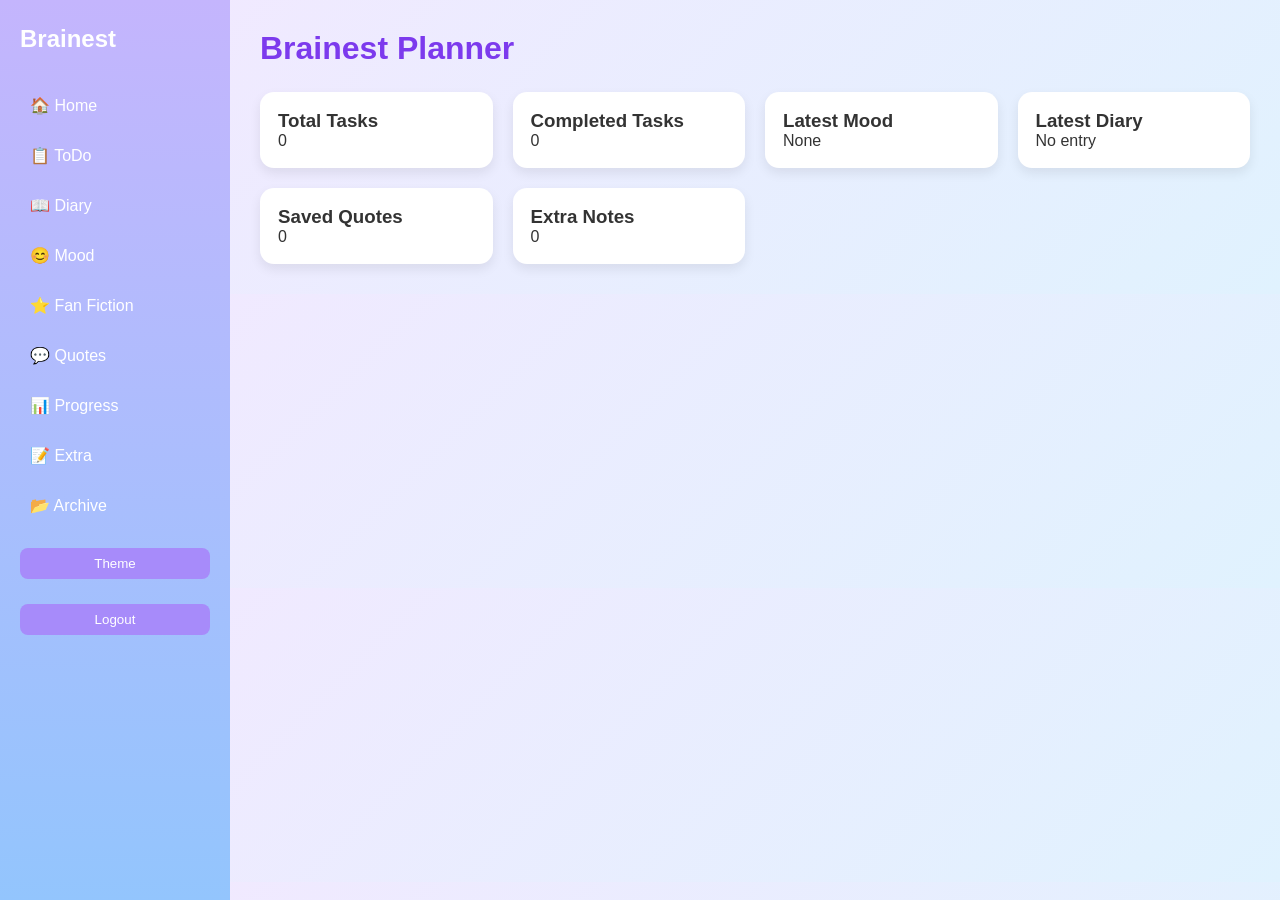
==== commit f77a1a64: "Update index.html" ====
--- a/index.html
+++ b/index.html
@@ -1,5 +1,7 @@
 <!DOCTYPE html>
+
 <html>
+
 <head>
 
 <title>Brainest Planner</title>
@@ -24,9 +26,9 @@
 <a href="extra.html">📝 Extra</a>
 <a href="archive.html">📂 Archive</a>
 
-<button onclick="toggleTheme()">Theme</button>
+<button>Theme</button>
 
-<button onclick="logoutUser()">Logout</button>
+<button>Logout</button>
 
 </div>
 
@@ -38,41 +40,38 @@
 
 <div class="card">
 <h3>Total Tasks</h3>
-<p id="homeTotalTasks"></p>
+<p id="homeTotalTasks">0</p>
 </div>
 
 <div class="card">
 <h3>Completed Tasks</h3>
-<p id="homeCompletedTasks"></p>
+<p id="homeCompletedTasks">0</p>
 </div>
 
 <div class="card">
 <h3>Latest Mood</h3>
-<p id="homeLatestMood"></p>
+<p id="homeLatestMood">None</p>
 </div>
 
 <div class="card">
 <h3>Latest Diary</h3>
-<p id="homeLatestDiary"></p>
+<p id="homeLatestDiary">No entry</p>
 </div>
 
 <div class="card">
 <h3>Saved Quotes</h3>
-<p id="homeQuotesCount"></p>
+<p id="homeQuotesCount">0</p>
 </div>
 
 <div class="card">
 <h3>Extra Notes</h3>
-<p id="homeExtraCount"></p>
+<p id="homeExtraCount">0</p>
 </div>
 
 </div>
 
 </div>
 
-<script src="js/theme.js"></script>
-<script src="js/logout.js"></script>
-<script src="js/dashboard.js"></script>
+</body>
 
-</body>
 </html>
--- a/css/style.css
+++ b/css/style.css
@@ -18,8 +18,10 @@
 /* SIDEBAR */
 
 .sidebar{
+
 width:230px;
 height:100vh;
+
 position:fixed;
 left:0;
 top:0;
@@ -33,6 +35,7 @@
 gap:15px;
 
 color:white;
+
 }
 
 .sidebar h2{
@@ -58,8 +61,6 @@
 
 }
 
-/* BUTTONS */
-
 .sidebar button{
 
 background:#a78bfa;
@@ -69,12 +70,6 @@
 border-radius:8px;
 cursor:pointer;
 margin-top:10px;
-
-}
-
-.sidebar button:hover{
-
-background:#8b5cf6;
 
 }
 
@@ -88,8 +83,6 @@
 
 }
 
-/* TITLE */
-
 .main h1{
 
 color:#7c3aed;
@@ -97,19 +90,15 @@
 
 }
 
-/* DASHBOARD GRID */
+/* DASHBOARD */
 
 .dashboard{
 
 display:grid;
-
 grid-template-columns:repeat(auto-fit,minmax(220px,1fr));
-
 gap:20px;
 
 }
-
-/* CARDS */
 
 .card{
 
@@ -127,7 +116,7 @@
 
 .todo-container{
 
-max-width:400px;
+max-width:450px;
 
 }
 
@@ -161,12 +150,6 @@
 
 }
 
-.todo-container button:hover{
-
-background:#8b5cf6;
-
-}
-
 #taskList li{
 
 list-style:none;
@@ -192,61 +175,17 @@
 .mood-buttons{
 
 display:flex;
-
 gap:10px;
-
 flex-wrap:wrap;
-
-margin-bottom:15px;
 
 }
 
 .mood-buttons button{
 
 background:#93c5fd;
-
-color:#1e3a8a;
-
 border:none;
-
 padding:8px 10px;
-
 border-radius:8px;
-
 cursor:pointer;
 
 }
-
-.mood-buttons button:hover{
-
-background:#60a5fa;
-
-}
-
-/* PROGRESS BAR */
-
-.progress-bar{
-
-width:100%;
-
-height:12px;
-
-background:#e5e7eb;
-
-border-radius:10px;
-
-overflow:hidden;
-
-margin-top:8px;
-
-}
-
-.progress-fill{
-
-height:100%;
-
-background:linear-gradient(90deg,#c4b5fd,#93c5fd);
-
-width:0%;
-
-}
